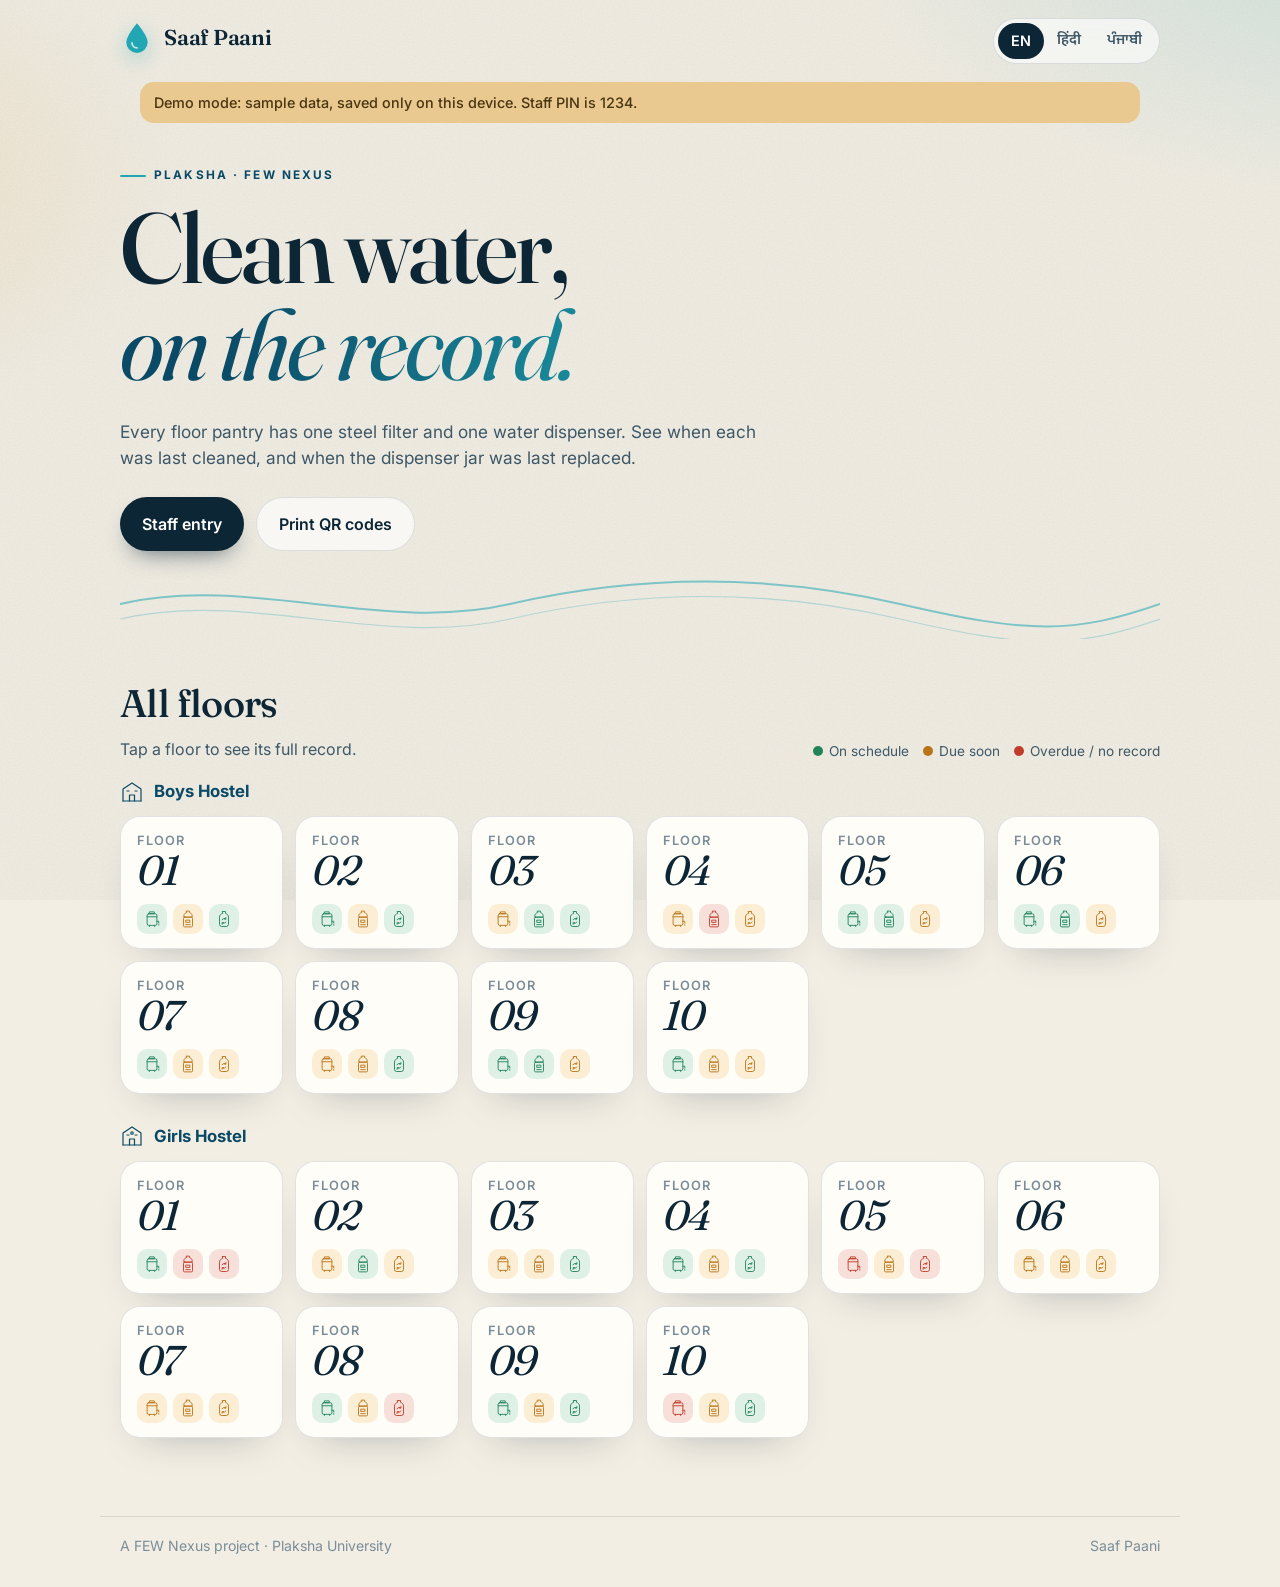
==== floor.html @ be1ee774 "Saaf Paani: trilingual pantry water cleaning tracker Public floor pages, staff entry page, printable" ====
<!doctype html>
<html lang="en">
<head>
<meta charset="utf-8">
<meta name="viewport" content="width=device-width, initial-scale=1">
<title>Saaf Paani · Floor record</title>
<meta name="theme-color" content="#f3eee4">
<link rel="icon" href="assets/favicon.svg" type="image/svg+xml">
<link rel="preconnect" href="https://fonts.googleapis.com">
<link rel="preconnect" href="https://fonts.gstatic.com" crossorigin>
<link rel="stylesheet" href="https://fonts.googleapis.com/css2?family=Fraunces:ital,opsz,wght@0,9..144,300..700;1,9..144,300..700&family=Inter:wght@400;500;600;700&family=Noto+Sans+Devanagari:wght@400;500;600;700&family=Noto+Sans+Gurmukhi:wght@400;500;600;700&family=Tiro+Devanagari+Hindi:ital@0;1&family=Tiro+Gurmukhi:ital@0;1&display=swap">
<link rel="stylesheet" href="assets/style.css">
</head>
<body>
<header class="top"><div class="wrap"><div id="brand"></div><div id="lang" class="lang" role="group" aria-label="Language"></div></div></header>
<div id="demo-banner" class="demo" hidden><p data-i18n="demo"></p></div>

<main class="wrap">
  <a class="back" href="index.html" id="back"></a>
  <section class="floor-hero">
    <div class="bignum" id="bignum">··</div>
    <div class="hostel-name" id="hostelName"></div>
    <h1 id="floorTitle"></h1>
  </section>

  <div id="verdict"></div>
  <div class="items" id="items"></div>
  <p class="hint" data-i18n="reportHint"></p>

  <section class="sec">
    <div class="sec-head">
      <h2 data-i18n="history"></h2>
      <div class="filters" id="filters"></div>
    </div>
    <div class="timeline" id="timeline"></div>
  </section>
</main>

<footer class="foot"><div class="wrap"><span data-i18n="footer"></span><span>Saaf Paani</span></div></footer>

<script src="assets/config.js"></script>
<script src="assets/app.js"></script>
<script>
(function () {
  const { CFG, TYPES, ICONS, API, store, t, esc, pad2, fmtDate, relDays, daysSince, statusOf, sortEntries, latestByType, mountChrome } = SP;
  mountChrome();

  const q = new URLSearchParams(location.search);
  const hostel = CFG.HOSTELS.includes(q.get("h")) ? q.get("h") : null;
  const floor = Number(q.get("f"));
  const valid = hostel && floor >= 1 && floor <= CFG.FLOORS;
  const cacheKey = "sp_cache_" + hostel + "_" + floor;

  let entries = valid ? store.get(cacheKey, null) : [];
  let failed = false, filter = "all";

  function renderHead() {
    document.getElementById("back").innerHTML = ICONS.arrow + "<span>" + esc(t("backHome")) + "</span>";
    if (!valid) { location.replace("index.html"); return; }
    document.getElementById("bignum").textContent = pad2(floor);
    document.getElementById("hostelName").textContent = t(hostel);
    document.getElementById("floorTitle").textContent = t("floorN", { n: floor });
    document.title = t("brand") + " · " + t(hostel) + " · " + t("floorN", { n: floor });
  }

  function renderStatus() {
    const items = document.getElementById("items");
    const verdict = document.getElementById("verdict");
    if (!entries) {
      items.innerHTML = TYPES.map(() => '<div class="item ftile skeleton" style="min-height:190px"></div>').join("");
      verdict.innerHTML = "";
      return;
    }
    const latest = latestByType(entries);
    const sts = [];
    items.innerHTML = TYPES.map(ty => {
      const e = latest[ty];
      const d = e ? daysSince(e.date) : null;
      const st = statusOf(ty, d);
      sts.push(st);
      return `<article class="item ${st}">
        <div class="ic">${ICONS[ty]}</div>
        <div class="body">
          <div class="nm">${esc(t(ty))}</div>
          <div class="k">${esc(t(ty === "jar" ? "lastReplaced" : "lastCleaned"))}</div>
          <div class="rel">${e ? esc(relDays(d)) : esc(t("noRecord"))}</div>
          ${e ? `<div class="dt">${esc(fmtDate(e.date, { weekday: "short", day: "numeric", month: "long", year: "numeric" }))}</div>` : ""}
        </div>
        <span class="chip ${st}"><i class="dot ${st}"></i>${esc(t(st))}</span>
      </article>`;
    }).join("");
    const worst = sts.some(s => s === "bad" || s === "none") ? "bad" : sts.includes("warn") ? "warn" : "good";
    const msg = { good: "allGood", warn: "dueSoon", bad: "needsAttention" }[worst];
    verdict.innerHTML = `<div class="verdict ${worst}"><span class="pulse"></span><span>${esc(t(msg))}</span></div>`;
  }

  function renderFilters() {
    const el = document.getElementById("filters");
    el.innerHTML = ["all"].concat(TYPES).map(k =>
      `<button type="button" data-k="${k}" class="${filter === k ? "on" : ""}">${esc(t(k))}</button>`).join("");
    el.querySelectorAll("button").forEach(b => b.onclick = () => { filter = b.dataset.k; renderFilters(); renderTimeline(); });
  }

  function renderTimeline() {
    const el = document.getElementById("timeline");
    if (failed && !entries) {
      el.innerHTML = `<div class="err" style="margin:12px 0"><span>${esc(t("loadError"))}</span><button class="btn ghost" id="retry">${esc(t("retry"))}</button></div>`;
      document.getElementById("retry").onclick = load;
      return;
    }
    if (!entries) { el.innerHTML = `<p class="empty">${esc(t("loading"))}</p>`; return; }
    const list = sortEntries(entries).filter(e => filter === "all" || e.type === filter);
    if (!list.length) { el.innerHTML = `<p class="empty">${esc(t("noHistory"))}</p>`; return; }
    let html = "", month = "";
    list.forEach(e => {
      const m = e.date.slice(0, 7);
      if (m !== month) {
        month = m;
        html += `<div class="month">${esc(fmtDate(e.date, { month: "long", year: "numeric" }))}</div>`;
      }
      const who = [e.name ? t("by") + ": " + e.name : "", e.witness ? t("witness") + ": " + e.witness : ""].filter(Boolean).join(" · ");
      html += `<div class="ev ${e.type}">
        <div class="ic">${ICONS[e.type]}</div>
        <div><div class="what">${esc(t("act_" + e.type))}</div>${who ? `<div class="who">${esc(who)}</div>` : ""}</div>
        <div class="when">${esc(fmtDate(e.date, { weekday: "short", day: "numeric", month: "short" }))}</div>
      </div>`;
    });
    el.innerHTML = html;
  }

  function renderAll() { renderHead(); renderStatus(); renderFilters(); renderTimeline(); }

  async function load() {
    failed = false;
    renderAll();
    try {
      entries = await API.list({ hostel, floor });
      store.set(cacheKey, entries);
    } catch (e) { failed = true; }
    renderAll();
  }

  document.addEventListener("langchange", renderAll);
  if (valid) load(); else renderHead();
})();
</script>
</body>
</html>
---- assets/style.css ----
/* Saaf Paani — styles */
:root {
  --ink: #0d2636;
  --ink-2: #3f5867;
  --ink-3: #7a8d98;
  --paper: #f3eee4;
  --paper-2: #ebe4d6;
  --card: #fffdf8;
  --line: rgba(13, 38, 54, .12);
  --deep: #0a4a66;
  --aqua: #22a6b3;
  --aqua-soft: #d7f0f1;
  --sand: #e9c98f;
  --good: #23835a; --good-bg: #dff1e6;
  --warn: #b8741a; --warn-bg: #fbeed4;
  --bad:  #bf3d2b; --bad-bg:  #f8e0da;
  --none: #7a8d98; --none-bg: #e9e6df;
  --radius: 22px;
  --shadow: 0 1px 0 rgba(255,255,255,.7) inset, 0 18px 40px -24px rgba(13,38,54,.35);
  --display: "Fraunces", "Tiro Devanagari Hindi", "Tiro Gurmukhi", Georgia, serif;
  --body: "Inter", "Noto Sans Devanagari", "Noto Sans Gurmukhi", system-ui, sans-serif;
}
:root[lang="hi"] { --display: "Tiro Devanagari Hindi", "Fraunces", serif; --body: "Noto Sans Devanagari", "Inter", sans-serif; }
:root[lang="pa"] { --display: "Tiro Gurmukhi", "Fraunces", serif; --body: "Noto Sans Gurmukhi", "Inter", sans-serif; }

* { box-sizing: border-box; }
html { -webkit-text-size-adjust: 100%; }
body {
  margin: 0;
  font-family: var(--body);
  color: var(--ink);
  background: var(--paper);
  background-image:
    radial-gradient(60rem 30rem at 110% -10%, rgba(34,166,179,.18), transparent 60%),
    radial-gradient(40rem 26rem at -15% 20%, rgba(233,201,143,.35), transparent 60%);
  background-attachment: fixed;
  line-height: 1.5;
  min-height: 100vh;
  overflow-x: hidden;
}
/* paper grain */
body::before {
  content: ""; position: fixed; inset: 0; pointer-events: none; z-index: 0; opacity: .35; mix-blend-mode: multiply;
  background-image: url("data:image/svg+xml;utf8,<svg xmlns='http://www.w3.org/2000/svg' width='160' height='160'><filter id='n'><feTurbulence type='fractalNoise' baseFrequency='.85' numOctaves='2' stitchTiles='stitch'/><feColorMatrix values='0 0 0 0 0.05 0 0 0 0 0.15 0 0 0 0 0.2 0 0 0 .22 0'/></filter><rect width='100%' height='100%' filter='url(%23n)'/></svg>");
}
main, header.top, footer.foot, .demo { position: relative; z-index: 1; }
a { color: inherit; }
button { font: inherit; color: inherit; cursor: pointer; }
.wrap { width: 100%; max-width: 1080px; margin: 0 auto; padding: 0 20px; }
.sr { position: absolute; width: 1px; height: 1px; overflow: hidden; clip: rect(0 0 0 0); }

/* ---------- top bar ---------- */
header.top { padding: 18px 0; }
header.top .wrap { display: flex; align-items: center; justify-content: space-between; gap: 12px; flex-wrap: wrap; }
.brand-link { display: inline-flex; align-items: center; gap: 10px; text-decoration: none; }
.logo { width: 34px; height: 34px; color: var(--aqua); display: inline-grid; place-items: center;
  filter: drop-shadow(0 6px 10px rgba(34,166,179,.35)); }
.logo svg { width: 100%; height: 100%; }
.brand-name { font-family: var(--display); font-size: 1.35rem; font-weight: 600; letter-spacing: -.01em; }

.lang { display: inline-flex; background: rgba(255,255,255,.6); border: 1px solid var(--line); border-radius: 999px; padding: 4px; backdrop-filter: blur(8px); }
.lang button { border: 0; background: transparent; padding: 7px 13px; border-radius: 999px; font-size: .9rem; font-weight: 600; color: var(--ink-2); }
.lang button[lang="hi"] { font-family: "Noto Sans Devanagari", sans-serif; }
.lang button[lang="pa"] { font-family: "Noto Sans Gurmukhi", sans-serif; }
.lang button.on { background: var(--ink); color: #fff; }

.demo { margin: 0 auto 8px; max-width: 1040px; padding: 0 20px; }
.demo p { margin: 0; background: var(--sand); color: #4a3511; border-radius: 14px; padding: 10px 14px; font-size: .9rem; font-weight: 500; }

/* ---------- hero ---------- */
.hero { padding-top: 28px; padding-bottom: 10px; }
.eyebrow { text-transform: uppercase; letter-spacing: .18em; font-size: .74rem; font-weight: 700; color: var(--deep); display: inline-flex; align-items: center; gap: 8px; }
.eyebrow::before { content: ""; width: 26px; height: 2px; background: var(--aqua); border-radius: 2px; }
.hero h1 {
  font-family: var(--display); font-weight: 500; letter-spacing: -.03em; line-height: .98;
  font-size: clamp(2.7rem, 8.5vw, 6.2rem); margin: 14px 0 18px;
}
.hero h1 em {
  font-style: italic; font-weight: 400; display: block;
  background: linear-gradient(100deg, var(--deep) 10%, var(--aqua) 60%, #6fd0c9);
  -webkit-background-clip: text; background-clip: text; color: transparent;
  padding-bottom: .08em;
}
:root[lang="hi"] .hero h1, :root[lang="pa"] .hero h1 { line-height: 1.2; letter-spacing: 0; font-size: clamp(2.3rem, 7vw, 5rem); }
.hero p.sub { max-width: 40rem; font-size: 1.08rem; color: var(--ink-2); margin: 0 0 26px; }
.cta { display: flex; gap: 12px; flex-wrap: wrap; }
.btn {
  display: inline-flex; align-items: center; gap: 10px; text-decoration: none; border: 0;
  padding: 14px 22px; border-radius: 999px; font-weight: 600; font-size: 1rem;
  transition: transform .15s ease, box-shadow .2s ease, background .2s;
}
.btn:active { transform: scale(.97); }
.btn.primary { background: var(--ink); color: #fff; box-shadow: 0 12px 24px -12px rgba(13,38,54,.7); }
.btn.primary:hover { background: var(--deep); }
.btn.ghost { background: rgba(255,255,255,.65); border: 1px solid var(--line); }
.btn.ghost:hover { background: #fff; }
.btn svg { width: 20px; height: 20px; }

.wave { display: block; width: 100%; height: 70px; margin-top: 18px; color: var(--aqua); opacity: .55; }

/* ---------- section titles ---------- */
.sec { padding-top: 26px; padding-bottom: 8px; }
.sec h2 { font-family: var(--display); font-weight: 500; font-size: clamp(1.7rem, 4vw, 2.4rem); letter-spacing: -.02em; margin: 0; }
.sec .lead { color: var(--ink-2); margin: 4px 0 0; }
.sec-head { display: flex; align-items: end; justify-content: space-between; gap: 16px; flex-wrap: wrap; margin-bottom: 18px; }

.legend { display: flex; gap: 14px; flex-wrap: wrap; font-size: .85rem; color: var(--ink-2); }
.legend span { display: inline-flex; align-items: center; gap: 6px; }

.dot { width: 10px; height: 10px; border-radius: 50%; display: inline-block; flex: none; }
.dot.good { background: var(--good); } .dot.warn { background: var(--warn); } .dot.bad { background: var(--bad); } .dot.none { background: var(--bad); opacity: .45; }

/* ---------- hostel overview ---------- */
.hostel { margin: 0 0 30px; }
.hostel h3 { display: flex; align-items: center; gap: 10px; font-size: 1.05rem; font-weight: 700; margin: 0 0 12px; color: var(--deep); }
.hostel h3 svg { width: 24px; height: 24px; }
.floors { display: grid; grid-template-columns: repeat(auto-fill, minmax(150px, 1fr)); gap: 12px; }
.ftile {
  position: relative; display: block; text-decoration: none; background: var(--card); border: 1px solid var(--line);
  border-radius: 20px; padding: 14px 16px 14px; box-shadow: var(--shadow); overflow: hidden;
  transition: transform .18s ease, border-color .2s;
}
.ftile:hover { transform: translateY(-3px); border-color: rgba(34,166,179,.5); }
.ftile .num { font-family: "Fraunces", serif; font-size: 2.6rem; font-weight: 400; font-style: italic; line-height: 1; letter-spacing: -.04em; color: var(--ink); }
.ftile .lbl { font-size: .8rem; color: var(--ink-3); font-weight: 600; text-transform: uppercase; letter-spacing: .08em; }
:root[lang="hi"] .ftile .lbl, :root[lang="pa"] .ftile .lbl { text-transform: none; letter-spacing: 0; font-size: .9rem; }
.ftile .dots { display: flex; gap: 6px; margin-top: 12px; }
.ftile .dots .chip-mini { display: inline-flex; align-items: center; justify-content: center; width: 30px; height: 30px; border-radius: 10px; }
.ftile .dots .chip-mini svg { width: 18px; height: 18px; }
.chip-mini.good { background: var(--good-bg); color: var(--good); }
.chip-mini.warn { background: var(--warn-bg); color: var(--warn); }
.chip-mini.bad  { background: var(--bad-bg);  color: var(--bad); }
.chip-mini.none { background: var(--none-bg); color: var(--none); }
.ftile.skeleton { min-height: 118px; background: linear-gradient(90deg, var(--card), var(--paper-2), var(--card)); background-size: 200% 100%; animation: shimmer 1.4s infinite; }
@keyframes shimmer { to { background-position: -200% 0; } }

/* ---------- floor page ---------- */
.back { display: inline-flex; align-items: center; gap: 6px; text-decoration: none; color: var(--ink-2); font-weight: 600; font-size: .95rem; margin-top: 6px; }
.back svg { width: 18px; height: 18px; }
.floor-hero { display: grid; grid-template-columns: auto 1fr; gap: 6px 22px; align-items: end; padding: 18px 0 8px; }
.bignum {
  grid-row: span 2; padding-right: .1em; font-family: "Fraunces", serif; font-style: italic; font-weight: 300; letter-spacing: -.06em; line-height: .8;
  font-size: clamp(6rem, 24vw, 11rem);
  background: linear-gradient(160deg, var(--deep), var(--aqua) 70%, #8fe0d6);
  -webkit-background-clip: text; background-clip: text; color: transparent;
}
.floor-hero .hostel-name { font-weight: 700; color: var(--deep); text-transform: uppercase; letter-spacing: .14em; font-size: .8rem; }
:root[lang="hi"] .floor-hero .hostel-name, :root[lang="pa"] .floor-hero .hostel-name { text-transform: none; letter-spacing: 0; font-size: 1rem; }
.floor-hero h1 { font-family: var(--display); font-weight: 500; font-size: clamp(1.8rem, 5vw, 2.8rem); margin: 0; letter-spacing: -.02em; line-height: 1.1; }

.verdict { display: flex; align-items: center; gap: 12px; padding: 14px 18px; border-radius: 18px; font-weight: 600; margin: 18px 0 20px; }
.verdict .pulse { width: 12px; height: 12px; border-radius: 50%; background: currentColor; box-shadow: 0 0 0 0 currentColor; animation: pulse 2s infinite; flex: none; }
@keyframes pulse { 0% { box-shadow: 0 0 0 0 color-mix(in srgb, currentColor 45%, transparent); } 70% { box-shadow: 0 0 0 12px transparent; } 100% { box-shadow: 0 0 0 0 transparent; } }
.verdict.good { background: var(--good-bg); color: var(--good); }
.verdict.warn { background: var(--warn-bg); color: var(--warn); }
.verdict.bad  { background: var(--bad-bg);  color: var(--bad); }

.items { display: grid; grid-template-columns: repeat(3, 1fr); gap: 14px; }
.item {
  background: var(--card); border: 1px solid var(--line); border-radius: var(--radius); padding: 20px; box-shadow: var(--shadow);
  display: flex; flex-direction: column; gap: 10px; position: relative; overflow: hidden;
}
.item::after { content: ""; position: absolute; left: 0; right: 0; bottom: 0; height: 5px; }
.item.good::after { background: var(--good); } .item.warn::after { background: var(--warn); } .item.bad::after, .item.none::after { background: var(--bad); }
.item .ic { width: 46px; height: 46px; border-radius: 14px; display: grid; place-items: center; background: var(--aqua-soft); color: var(--deep); }
.item .ic svg { width: 28px; height: 28px; }
.item .nm { font-weight: 700; font-size: 1.05rem; }
.item .k { font-size: .82rem; color: var(--ink-3); font-weight: 600; }
.item .rel { font-family: var(--display); font-size: 2rem; line-height: 1.05; letter-spacing: -.02em; }
.item .dt { color: var(--ink-2); font-size: .95rem; }
.chip { display: inline-flex; align-items: center; gap: 6px; align-self: flex-start; padding: 5px 11px; border-radius: 999px; font-size: .8rem; font-weight: 700; }
.chip.good { background: var(--good-bg); color: var(--good); } .chip.warn { background: var(--warn-bg); color: var(--warn); }
.chip.bad { background: var(--bad-bg); color: var(--bad); } .chip.none { background: var(--none-bg); color: var(--ink-2); }

.hint { margin: 18px 0 0; padding: 14px 18px; border-radius: 16px; border: 1px dashed rgba(191,61,43,.35); color: var(--bad); background: rgba(248,224,218,.45); font-weight: 500; }

.filters { display: flex; gap: 8px; flex-wrap: wrap; }
.filters button { border: 1px solid var(--line); background: rgba(255,255,255,.6); padding: 8px 14px; border-radius: 999px; font-weight: 600; font-size: .88rem; color: var(--ink-2); }
.filters button.on { background: var(--ink); color: #fff; border-color: var(--ink); }

.timeline { background: var(--card); border: 1px solid var(--line); border-radius: var(--radius); padding: 8px 20px 14px; box-shadow: var(--shadow); }
.month { font-family: var(--display); font-size: 1.15rem; font-style: italic; color: var(--deep); margin: 18px 0 6px; }
.ev { display: grid; grid-template-columns: 40px 1fr auto; gap: 12px; align-items: center; padding: 10px 0; border-top: 1px solid var(--line); }
.month + .ev { border-top: 0; }
.ev .ic { width: 40px; height: 40px; border-radius: 12px; display: grid; place-items: center; }
.ev .ic svg { width: 24px; height: 24px; }
.ev.filter .ic { background: #e3eef7; color: #2b5d85; }
.ev.dispenser .ic { background: var(--aqua-soft); color: var(--deep); }
.ev.jar .ic { background: #f6ead2; color: #8a5a12; }
.ev .what { font-weight: 600; }
.ev .who { font-size: .85rem; color: var(--ink-3); }
.ev .when { text-align: right; font-size: .9rem; color: var(--ink-2); white-space: nowrap; }
.empty { padding: 26px 0; color: var(--ink-3); text-align: center; }
.err { padding: 18px; border-radius: 16px; background: var(--bad-bg); color: var(--bad); display: flex; gap: 12px; align-items: center; justify-content: space-between; flex-wrap: wrap; }

/* ---------- staff form ---------- */
.staff-title { font-family: var(--display); font-weight: 500; font-size: clamp(2rem, 6vw, 3rem); letter-spacing: -.02em; margin: 10px 0 6px; }
.step { background: var(--card); border: 1px solid var(--line); border-radius: var(--radius); padding: 18px; margin: 14px 0; box-shadow: var(--shadow); transition: border-color .2s, box-shadow .2s; }
.step.missing { border-color: var(--bad); box-shadow: 0 0 0 4px rgba(191,61,43,.12); }
.step h2 { display: flex; align-items: center; gap: 12px; font-size: 1.2rem; margin: 0 0 14px; }
.step h2 .n { width: 32px; height: 32px; border-radius: 50%; background: var(--ink); color: #fff; display: grid; place-items: center; font-size: .95rem; font-family: "Fraunces", serif; font-style: italic; flex: none; }
.step .sub { margin: -8px 0 12px 44px; color: var(--ink-3); font-size: .9rem; }
.choices { display: grid; gap: 10px; }
.choices.two { grid-template-columns: 1fr 1fr; }
.choices.three { grid-template-columns: repeat(3, 1fr); }
.choices.floorsel { grid-template-columns: repeat(5, 1fr); }
.choice {
  position: relative; border: 2px solid var(--line); background: #fff; border-radius: 18px; padding: 14px 10px;
  display: flex; flex-direction: column; align-items: center; gap: 8px; text-align: center; font-weight: 700; font-size: 1rem;
  transition: border-color .15s, background .15s, transform .1s;
  min-height: 56px; justify-content: center;
}
.choice:active { transform: scale(.97); }
.choice svg { width: 44px; height: 44px; color: var(--deep); }
.choice.on { border-color: var(--aqua); background: var(--aqua-soft); }
.choice .tick { position: absolute; top: 8px; right: 8px; width: 24px; height: 24px; border-radius: 50%; background: var(--aqua); color: #fff; display: none; place-items: center; }
.choice .tick svg { width: 14px; height: 14px; color: #fff; }
.choice.on .tick { display: grid; }
.floorsel .choice { font-family: "Fraunces", serif; font-size: 1.6rem; font-style: italic; font-weight: 500; padding: 10px 0; }
.choices.three .choice { font-size: .95rem; padding: 16px 8px; }
.field { display: grid; gap: 6px; margin-bottom: 12px; }
.field label { font-weight: 600; font-size: .92rem; color: var(--ink-2); }
.field input {
  font: inherit; font-size: 1.1rem; padding: 14px 16px; border: 2px solid var(--line); border-radius: 14px; background: #fff; color: var(--ink); width: 100%;
}
.field input:focus { outline: none; border-color: var(--aqua); }
.field input.pin { letter-spacing: .5em; font-size: 1.5rem; text-align: center; max-width: 220px; }
.linkbtn { border: 0; background: none; color: var(--deep); text-decoration: underline; padding: 0; font-weight: 600; }
.savebar { position: sticky; bottom: 0; padding: 14px 0 18px; background: linear-gradient(to top, var(--paper) 70%, transparent); z-index: 5; }
.savebar .msg { color: var(--bad); font-weight: 600; min-height: 1.4em; margin: 0 0 8px; text-align: center; }
.savebar .btn { width: 100%; justify-content: center; font-size: 1.2rem; padding: 18px; }
.btn[disabled] { opacity: .6; cursor: progress; }

.done { text-align: center; padding: 40px 0 20px; }
.done .big { width: 110px; height: 110px; border-radius: 50%; margin: 0 auto 18px; background: var(--good); color: #fff; display: grid; place-items: center; animation: pop .45s cubic-bezier(.2,1.6,.4,1); }
.done .big svg { width: 60px; height: 60px; }
@keyframes pop { from { transform: scale(.4); opacity: 0; } }
.done h2 { font-family: var(--display); font-size: 2.4rem; font-weight: 500; margin: 0 0 8px; }
.done p { color: var(--ink-2); font-size: 1.1rem; margin: 0 0 22px; }
.done .cta { justify-content: center; }

/* ---------- QR sheet ---------- */
.qr-tools { display: flex; gap: 10px; flex-wrap: wrap; align-items: center; margin: 6px 0 22px; }
.qr-grid { display: grid; grid-template-columns: repeat(auto-fill, minmax(260px, 1fr)); gap: 18px; padding-bottom: 40px; }
.qcard {
  background: #fffdf8; border: 1px solid var(--line); border-radius: 26px; padding: 22px 22px 18px; position: relative; overflow: hidden;
  display: flex; flex-direction: column; align-items: center; text-align: center; box-shadow: var(--shadow);
}
.qcard::before {
  content: ""; position: absolute; inset: auto -30% -55% -30%; height: 70%;
  background: radial-gradient(closest-side, rgba(34,166,179,.18), transparent); pointer-events: none;
}
.qcard .qtop { display: flex; align-items: center; gap: 8px; font-family: "Fraunces", serif; font-weight: 600; font-size: 1.05rem; }
.qcard .qtop .logo { width: 24px; height: 24px; }
.qcard .qhostel { margin-top: 10px; font-size: .78rem; font-weight: 700; color: var(--deep); line-height: 1.45; }
.qcard .qhostel span { display: block; }
.qcard .qfloor { padding: 0 .14em; font-family: "Fraunces", serif; font-style: italic; font-weight: 300; font-size: 4.2rem; line-height: .9; letter-spacing: -.05em; margin: 6px 0 2px;
  background: linear-gradient(160deg, var(--deep), var(--aqua)); -webkit-background-clip: text; background-clip: text; color: transparent; }
.qcard .qfloorlbl { font-size: .78rem; color: var(--ink-2); font-weight: 600; }
.qcard .qr { width: 78%; max-width: 230px; margin: 12px 0 10px; padding: 10px; background: #fff; border-radius: 16px; border: 1px solid var(--line); }
.qcard .qr svg { display: block; width: 100%; height: auto; }
.qcard .scan { font-size: .82rem; line-height: 1.45; color: var(--ink); font-weight: 600; }
.qcard .scan span { display: block; }
.qcard .scan span[lang="hi"] { font-family: "Noto Sans Devanagari", sans-serif; }
.qcard .scan span[lang="pa"] { font-family: "Noto Sans Gurmukhi", sans-serif; }
.qcard .url { margin-top: 8px; font-size: .62rem; color: var(--ink-3); word-break: break-all; }
.qcard.staffcard { background: var(--ink); color: #fff; }
.qcard.staffcard .qfloor { font-size: 2.6rem; background: linear-gradient(160deg, #9fe6e0, #fff); -webkit-background-clip: text; background-clip: text; }
.qcard.staffcard .scan, .qcard.staffcard .qhostel { color: #d7f0f1; }

/* ---------- footer ---------- */
footer.foot { padding: 40px 0 30px; color: var(--ink-3); font-size: .88rem; }
footer.foot .wrap { display: flex; justify-content: space-between; gap: 12px; flex-wrap: wrap; border-top: 1px solid var(--line); padding-top: 18px; }

/* ---------- responsive ---------- */
@media (max-width: 760px) {
  .items { grid-template-columns: 1fr; }
  .item { display: grid; grid-template-columns: 46px 1fr; gap: 10px 14px; align-items: start; padding: 18px; }
  .item .body { min-width: 0; }
  .item .chip { grid-column: 2; justify-self: start; }
  .item .rel { font-size: 1.7rem; }
  .floors { grid-template-columns: repeat(2, 1fr); }
  .ev { grid-template-columns: 36px 1fr; }
  .ev .when { grid-column: 2; text-align: left; }
  .floor-hero { grid-template-columns: auto 1fr; }
}
@media (max-width: 420px) {
  .choices.three { grid-template-columns: 1fr; }
  .choices.three .choice { flex-direction: row; justify-content: flex-start; text-align: left; padding: 12px 14px; }
  .choices.three .choice svg { width: 36px; height: 36px; }
  .lang button { padding: 7px 10px; }
}

/* ---------- print (QR sheet) ---------- */
@media print {
  @page { size: A4; margin: 10mm; }
  body { background: #fff; }
  body::before, header.top, footer.foot, .demo, .no-print { display: none !important; }
  .wrap { max-width: none; padding: 0; }
  .qr-grid { grid-template-columns: 1fr 1fr; gap: 8mm; }
  .qcard { box-shadow: none; border: 1.5px dashed #9aa9b2; break-inside: avoid; page-break-inside: avoid; height: 132mm; justify-content: center;
    -webkit-print-color-adjust: exact; print-color-adjust: exact; }
  .qcard .qr { max-width: 62mm; }
}
@media (prefers-reduced-motion: reduce) { * { animation: none !important; transition: none !important; } }
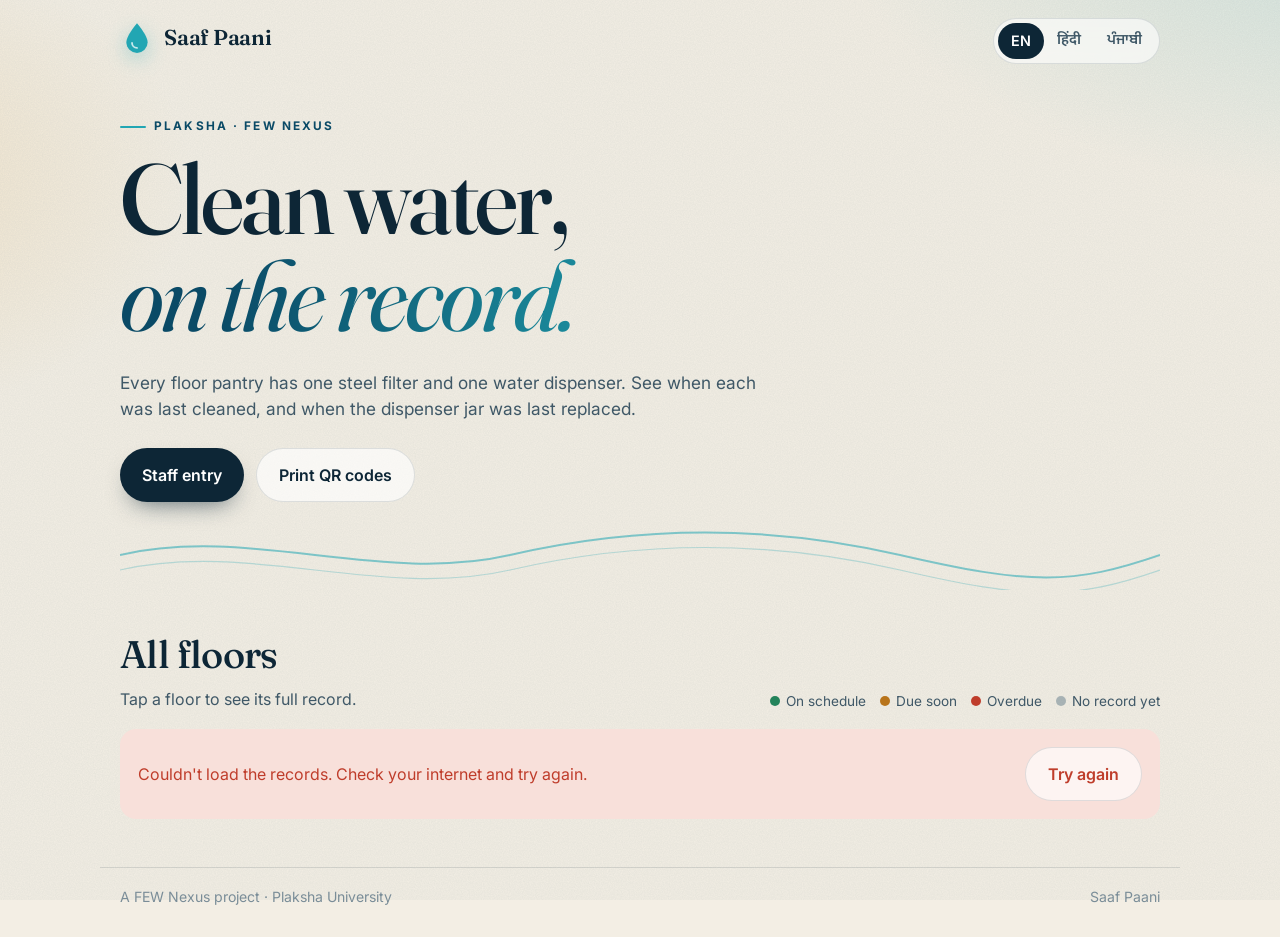
==== commit 715b18ac: "Remove demo mode and sample data; show grey state for floors with no records yet Co-Authored-By: Cla" ====
--- a/floor.html
+++ b/floor.html
@@ -13,7 +13,6 @@
 </head>
 <body>
 <header class="top"><div class="wrap"><div id="brand"></div><div id="lang" class="lang" role="group" aria-label="Language"></div></div></header>
-<div id="demo-banner" class="demo" hidden><p data-i18n="demo"></p></div>
 
 <main class="wrap">
   <a class="back" href="index.html" id="back"></a>
@@ -89,8 +88,9 @@
         <span class="chip ${st}"><i class="dot ${st}"></i>${esc(t(st))}</span>
       </article>`;
     }).join("");
-    const worst = sts.some(s => s === "bad" || s === "none") ? "bad" : sts.includes("warn") ? "warn" : "good";
-    const msg = { good: "allGood", warn: "dueSoon", bad: "needsAttention" }[worst];
+    const known = sts.filter(s => s !== "none");
+    const worst = !known.length ? "none" : known.includes("bad") ? "bad" : known.includes("warn") ? "warn" : "good";
+    const msg = { good: "allGood", warn: "dueSoon", bad: "needsAttention", none: "noneYet" }[worst];
     verdict.innerHTML = `<div class="verdict ${worst}"><span class="pulse"></span><span>${esc(t(msg))}</span></div>`;
   }
 
--- a/assets/style.css
+++ b/assets/style.css
@@ -108,7 +108,7 @@
 .legend span { display: inline-flex; align-items: center; gap: 6px; }
 
 .dot { width: 10px; height: 10px; border-radius: 50%; display: inline-block; flex: none; }
-.dot.good { background: var(--good); } .dot.warn { background: var(--warn); } .dot.bad { background: var(--bad); } .dot.none { background: var(--bad); opacity: .45; }
+.dot.good { background: var(--good); } .dot.warn { background: var(--warn); } .dot.bad { background: var(--bad); } .dot.none { background: var(--none); opacity: .6; }
 
 /* ---------- hostel overview ---------- */
 .hostel { margin: 0 0 30px; }
@@ -154,6 +154,8 @@
 .verdict.good { background: var(--good-bg); color: var(--good); }
 .verdict.warn { background: var(--warn-bg); color: var(--warn); }
 .verdict.bad  { background: var(--bad-bg);  color: var(--bad); }
+.verdict.none { background: var(--none-bg); color: var(--ink-2); }
+.verdict.none .pulse { animation: none; }
 
 .items { display: grid; grid-template-columns: repeat(3, 1fr); gap: 14px; }
 .item {
@@ -161,7 +163,7 @@
   display: flex; flex-direction: column; gap: 10px; position: relative; overflow: hidden;
 }
 .item::after { content: ""; position: absolute; left: 0; right: 0; bottom: 0; height: 5px; }
-.item.good::after { background: var(--good); } .item.warn::after { background: var(--warn); } .item.bad::after, .item.none::after { background: var(--bad); }
+.item.good::after { background: var(--good); } .item.warn::after { background: var(--warn); } .item.bad::after { background: var(--bad); } .item.none::after { background: var(--none-bg); }
 .item .ic { width: 46px; height: 46px; border-radius: 14px; display: grid; place-items: center; background: var(--aqua-soft); color: var(--deep); }
 .item .ic svg { width: 28px; height: 28px; }
 .item .nm { font-weight: 700; font-size: 1.05rem; }
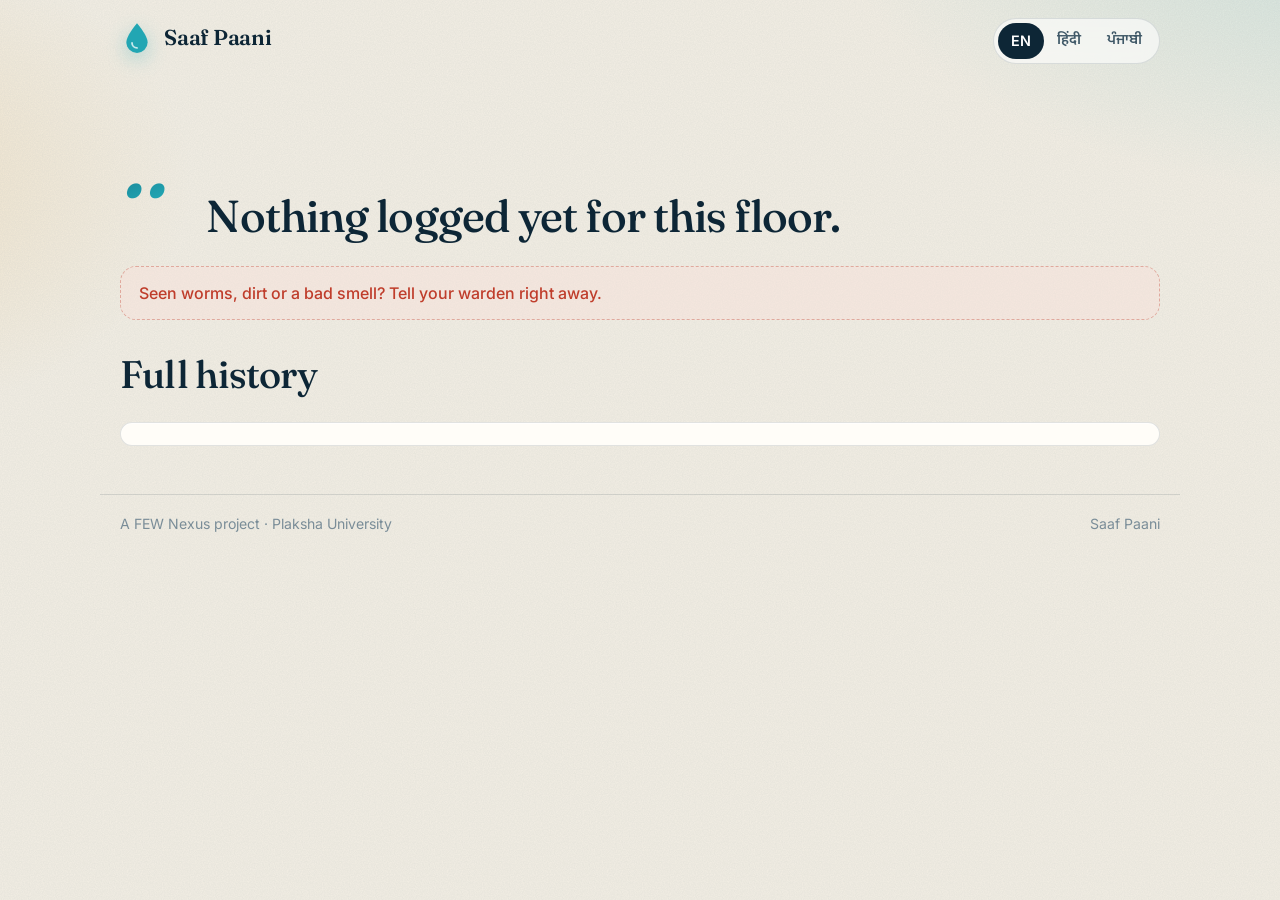
==== commit 9e2f94ac: "Staff photo/video uploads, media viewer on floor pages, PIN lock on staff/home/QR pages, no links ou" ====
--- a/floor.html
+++ b/floor.html
@@ -15,7 +15,6 @@
 <header class="top"><div class="wrap"><div id="brand"></div><div id="lang" class="lang" role="group" aria-label="Language"></div></div></header>
 
 <main class="wrap">
-  <a class="back" href="index.html" id="back"></a>
   <section class="floor-hero">
     <div class="bignum" id="bignum">··</div>
     <div class="hostel-name" id="hostelName"></div>
@@ -35,14 +34,16 @@
   </section>
 </main>
 
+<dialog class="lightbox" id="lb"><button type="button" class="lb-close" id="lbClose"></button><div class="lb-body" id="lbBody"></div></dialog>
+
 <footer class="foot"><div class="wrap"><span data-i18n="footer"></span><span>Saaf Paani</span></div></footer>
 
 <script src="assets/config.js"></script>
 <script src="assets/app.js"></script>
 <script>
 (function () {
-  const { CFG, TYPES, ICONS, API, store, t, esc, pad2, fmtDate, relDays, daysSince, statusOf, sortEntries, latestByType, mountChrome } = SP;
-  mountChrome();
+  const { CFG, TYPES, ICONS, API, store, t, esc, pad2, fmtDate, relDays, daysSince, statusOf, sortEntries, latestByType, mountChrome, driveThumb, drivePreview } = SP;
+  mountChrome({ linkHome: false });
 
   const q = new URLSearchParams(location.search);
   const hostel = CFG.HOSTELS.includes(q.get("h")) ? q.get("h") : null;
@@ -54,8 +55,10 @@
   let failed = false, filter = "all";
 
   function renderHead() {
-    document.getElementById("back").innerHTML = ICONS.arrow + "<span>" + esc(t("backHome")) + "</span>";
-    if (!valid) { location.replace("index.html"); return; }
+    if (!valid) {
+      document.getElementById("floorTitle").textContent = t("noHistory");
+      return;
+    }
     document.getElementById("bignum").textContent = pad2(floor);
     document.getElementById("hostelName").textContent = t(hostel);
     document.getElementById("floorTitle").textContent = t("floorN", { n: floor });
@@ -121,11 +124,35 @@
       const who = [e.name ? t("by") + ": " + e.name : "", e.witness ? t("witness") + ": " + e.witness : ""].filter(Boolean).join(" · ");
       html += `<div class="ev ${e.type}">
         <div class="ic">${ICONS[e.type]}</div>
-        <div><div class="what">${esc(t("act_" + e.type))}</div>${who ? `<div class="who">${esc(who)}</div>` : ""}</div>
+        <div><div class="what">${esc(t("act_" + e.type))}</div>${who ? `<div class="who">${esc(who)}</div>` : ""}${mediaHtml(e.media)}</div>
         <div class="when">${esc(fmtDate(e.date, { weekday: "short", day: "numeric", month: "short" }))}</div>
       </div>`;
     });
     el.innerHTML = html;
+    el.querySelectorAll(".thumb").forEach(b => b.onclick = () => openMedia(b.dataset.id, b.dataset.type));
+    el.querySelectorAll(".thumb img").forEach(img => img.onerror = () => { img.replaceWith(Object.assign(document.createElement("span"), { className: "thumb-fallback", innerHTML: ICONS.camera })); });
+  }
+
+  function mediaHtml(list) {
+    if (!Array.isArray(list) || !list.length) return "";
+    return `<div class="media" aria-label="${esc(t("photos"))}">` + list.map(m =>
+      `<button type="button" class="thumb" data-id="${esc(m.id)}" data-type="${esc(m.type)}" aria-label="${esc(t("photos"))}">
+        <img src="${driveThumb(m.id, 300)}" alt="" loading="lazy" referrerpolicy="no-referrer">
+        ${m.type === "video" ? `<span class="play">${ICONS.play}</span>` : ""}
+      </button>`).join("") + "</div>";
+  }
+
+  const lb = document.getElementById("lb");
+  document.getElementById("lbClose").innerHTML = ICONS.x;
+  document.getElementById("lbClose").onclick = () => lb.close();
+  lb.addEventListener("click", ev => { if (ev.target === lb) lb.close(); });
+  lb.addEventListener("close", () => { document.getElementById("lbBody").innerHTML = ""; });
+  function openMedia(id, type) {
+    document.getElementById("lbBody").innerHTML = type === "video"
+      ? `<iframe src="${drivePreview(id)}" allow="autoplay; fullscreen" allowfullscreen></iframe>`
+      : `<img src="${driveThumb(id, 1600)}" alt="" referrerpolicy="no-referrer">`;
+    document.getElementById("lbClose").setAttribute("aria-label", t("close"));
+    lb.showModal();
   }
 
   function renderAll() { renderHead(); renderStatus(); renderFilters(); renderTimeline(); }
--- a/assets/style.css
+++ b/assets/style.css
@@ -270,6 +270,50 @@
 .qcard.staffcard .qfloor { font-size: 2.6rem; background: linear-gradient(160deg, #9fe6e0, #fff); -webkit-background-clip: text; background-clip: text; }
 .qcard.staffcard .scan, .qcard.staffcard .qhostel { color: #d7f0f1; }
 
+/* ---------- staff lock screen ---------- */
+body.locked main, body.locked footer.foot { display: none; }
+.gate { position: relative; z-index: 2; min-height: 70vh; display: grid; place-items: center; padding: 20px; }
+.gate-card { width: 100%; max-width: 380px; background: var(--card); border: 1px solid var(--line); border-radius: 28px; padding: 30px 24px; text-align: center; box-shadow: var(--shadow); display: grid; gap: 10px; justify-items: center; }
+.gate-card .logo.big { width: 52px; height: 52px; }
+.gate-card h1 { font-family: var(--display); font-weight: 500; font-size: 1.8rem; margin: 6px 0 0; letter-spacing: -.01em; }
+.gate-card p { margin: 0; color: var(--ink-2); }
+.gate-card .pin { font: inherit; font-size: 1.6rem; letter-spacing: .5em; text-align: center; width: 100%; max-width: 220px; padding: 12px; border: 2px solid var(--line); border-radius: 14px; background: #fff; margin-top: 8px; }
+.gate-card .pin:focus { outline: none; border-color: var(--aqua); }
+.gate-card .gate-err { color: var(--bad); font-weight: 600; min-height: 1.4em; }
+.gate-card .btn { width: 100%; justify-content: center; }
+
+/* ---------- staff: photos & videos ---------- */
+.media-pick { display: grid; grid-template-columns: repeat(3, 1fr); gap: 10px; }
+.media-pick:empty { display: none; }
+.mthumb { position: relative; aspect-ratio: 1; border-radius: 14px; overflow: hidden; background: var(--paper-2); }
+.mthumb img, .mthumb video { width: 100%; height: 100%; object-fit: cover; display: block; }
+.mthumb .rm { position: absolute; top: 6px; right: 6px; width: 30px; height: 30px; border-radius: 50%; border: 0; background: rgba(13,38,54,.78); color: #fff; display: grid; place-items: center; padding: 0; }
+.mthumb .rm svg { width: 16px; height: 16px; }
+.play { position: absolute; inset: 0; display: grid; place-items: center; pointer-events: none; }
+.play svg { width: 38px; height: 38px; }
+.add-media { margin-top: 12px; display: flex; align-items: center; justify-content: center; gap: 10px; padding: 18px; border: 2px dashed rgba(34,166,179,.6); border-radius: 18px; background: rgba(215,240,241,.45); color: var(--deep); font-weight: 700; font-size: 1.05rem; cursor: pointer; }
+.add-media[hidden] { display: none; }
+.add-media input { position: absolute; width: 1px; height: 1px; opacity: 0; }
+.add-media .ic svg { width: 30px; height: 30px; display: block; }
+.media-msg { color: var(--bad); font-weight: 600; margin: 8px 0 0; min-height: 0; }
+.media-msg:empty { display: none; }
+
+/* ---------- floor: photos & videos in history ---------- */
+.ev .media { display: flex; gap: 8px; flex-wrap: wrap; margin-top: 8px; }
+.thumb { position: relative; width: 64px; height: 64px; border-radius: 12px; overflow: hidden; border: 1px solid var(--line); padding: 0; background: var(--paper-2); }
+.thumb img { width: 100%; height: 100%; object-fit: cover; display: block; }
+.thumb .play svg { width: 26px; height: 26px; }
+.thumb-fallback { display: grid; place-items: center; width: 100%; height: 100%; color: var(--ink-3); }
+.thumb-fallback svg { width: 24px; height: 24px; }
+.lightbox { border: 0; padding: 0; background: transparent; width: min(94vw, 900px); max-height: 92vh; overflow: visible; }
+.lightbox::backdrop { background: rgba(8, 22, 32, .82); backdrop-filter: blur(4px); }
+.lb-body img { display: block; max-width: 100%; max-height: 86vh; margin: 0 auto; border-radius: 16px; }
+.lb-body iframe { display: block; width: 100%; aspect-ratio: 9 / 16; max-height: 86vh; border: 0; border-radius: 16px; background: #000; }
+@media (min-width: 700px) { .lb-body iframe { aspect-ratio: 16 / 9; } }
+.lb-close { position: absolute; top: -48px; right: 0; width: 40px; height: 40px; border-radius: 50%; border: 0; background: #fff; color: var(--ink); display: grid; place-items: center; }
+.lb-close svg { width: 20px; height: 20px; }
+footer.foot .linkbtn { color: var(--ink-3); }
+
 /* ---------- footer ---------- */
 footer.foot { padding: 40px 0 30px; color: var(--ink-3); font-size: .88rem; }
 footer.foot .wrap { display: flex; justify-content: space-between; gap: 12px; flex-wrap: wrap; border-top: 1px solid var(--line); padding-top: 18px; }
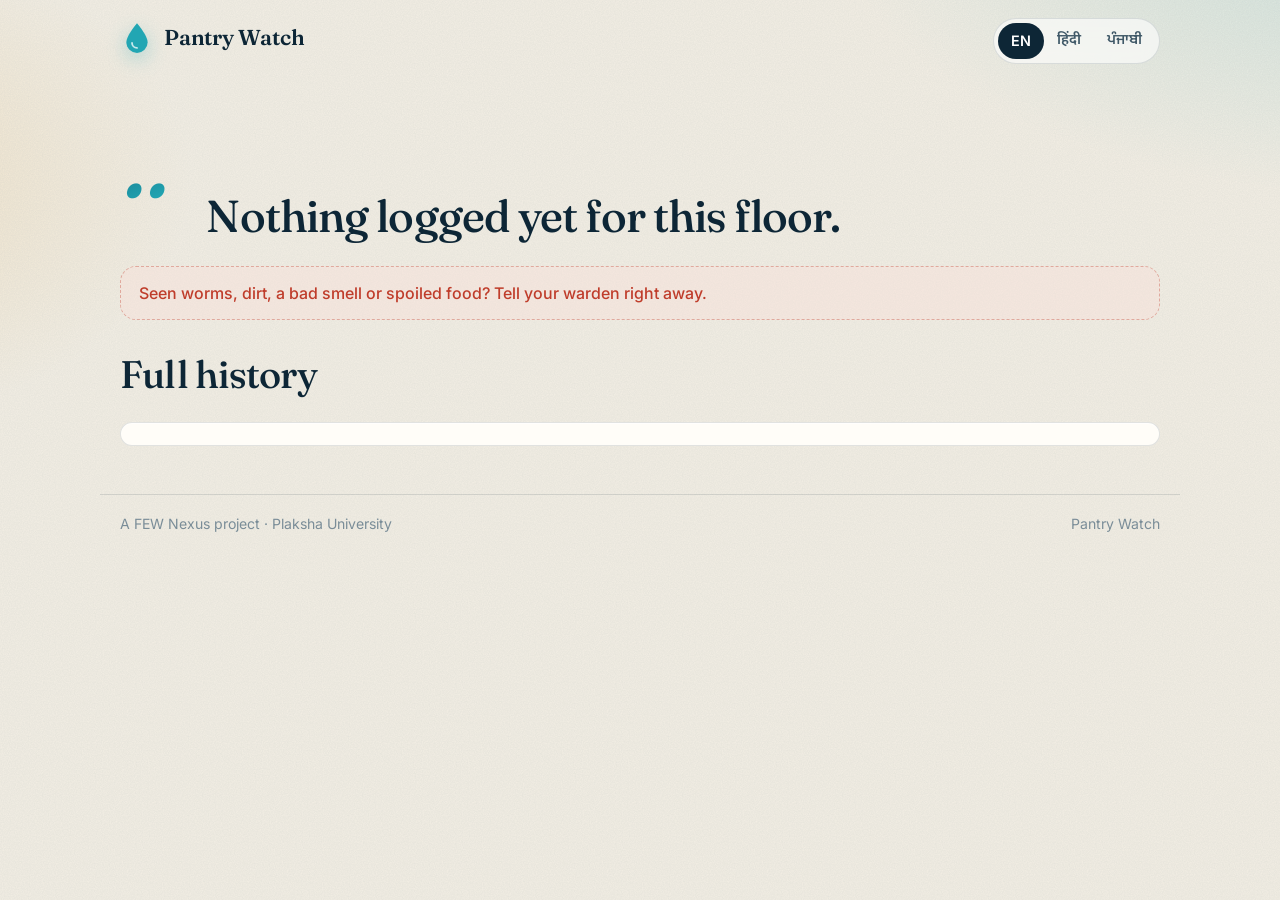
==== commit 01676d44: "Cover the whole pantry: add fridge clear-outs, rename to Pantry Watch, fix hidden date field Co-Auth" ====
--- a/floor.html
+++ b/floor.html
@@ -3,7 +3,7 @@
 <head>
 <meta charset="utf-8">
 <meta name="viewport" content="width=device-width, initial-scale=1">
-<title>Saaf Paani · Floor record</title>
+<title>Pantry Watch · Floor record</title>
 <meta name="theme-color" content="#f3eee4">
 <link rel="icon" href="assets/favicon.svg" type="image/svg+xml">
 <link rel="preconnect" href="https://fonts.googleapis.com">
@@ -36,7 +36,7 @@
 
 <dialog class="lightbox" id="lb"><button type="button" class="lb-close" id="lbClose"></button><div class="lb-body" id="lbBody"></div></dialog>
 
-<footer class="foot"><div class="wrap"><span data-i18n="footer"></span><span>Saaf Paani</span></div></footer>
+<footer class="foot"><div class="wrap"><span data-i18n="footer"></span><span>Pantry Watch</span></div></footer>
 
 <script src="assets/config.js"></script>
 <script src="assets/app.js"></script>
--- a/assets/style.css
+++ b/assets/style.css
@@ -47,6 +47,7 @@
 a { color: inherit; }
 button { font: inherit; color: inherit; cursor: pointer; }
 .wrap { width: 100%; max-width: 1080px; margin: 0 auto; padding: 0 20px; }
+[hidden] { display: none !important; }
 .sr { position: absolute; width: 1px; height: 1px; overflow: hidden; clip: rect(0 0 0 0); }
 
 /* ---------- top bar ---------- */
@@ -157,7 +158,7 @@
 .verdict.none { background: var(--none-bg); color: var(--ink-2); }
 .verdict.none .pulse { animation: none; }
 
-.items { display: grid; grid-template-columns: repeat(3, 1fr); gap: 14px; }
+.items { display: grid; grid-template-columns: repeat(auto-fit, minmax(220px, 1fr)); gap: 14px; }
 .item {
   background: var(--card); border: 1px solid var(--line); border-radius: var(--radius); padding: 20px; box-shadow: var(--shadow);
   display: flex; flex-direction: column; gap: 10px; position: relative; overflow: hidden;
@@ -189,6 +190,7 @@
 .ev.filter .ic { background: #e3eef7; color: #2b5d85; }
 .ev.dispenser .ic { background: var(--aqua-soft); color: var(--deep); }
 .ev.jar .ic { background: #f6ead2; color: #8a5a12; }
+.ev.fridge .ic { background: #e6f0e1; color: #3f6b35; }
 .ev .what { font-weight: 600; }
 .ev .who { font-size: .85rem; color: var(--ink-3); }
 .ev .when { text-align: right; font-size: .9rem; color: var(--ink-2); white-space: nowrap; }
@@ -205,6 +207,7 @@
 .choices { display: grid; gap: 10px; }
 .choices.two { grid-template-columns: 1fr 1fr; }
 .choices.three { grid-template-columns: repeat(3, 1fr); }
+.choices.four { grid-template-columns: 1fr 1fr; }
 .choices.floorsel { grid-template-columns: repeat(5, 1fr); }
 .choice {
   position: relative; border: 2px solid var(--line); background: #fff; border-radius: 18px; padding: 14px 10px;
@@ -219,7 +222,7 @@
 .choice .tick svg { width: 14px; height: 14px; color: #fff; }
 .choice.on .tick { display: grid; }
 .floorsel .choice { font-family: "Fraunces", serif; font-size: 1.6rem; font-style: italic; font-weight: 500; padding: 10px 0; }
-.choices.three .choice { font-size: .95rem; padding: 16px 8px; }
+.choices.three .choice, .choices.four .choice { font-size: .95rem; padding: 16px 8px; }
 .field { display: grid; gap: 6px; margin-bottom: 12px; }
 .field label { font-weight: 600; font-size: .92rem; color: var(--ink-2); }
 .field input {
@@ -331,9 +334,9 @@
   .floor-hero { grid-template-columns: auto 1fr; }
 }
 @media (max-width: 420px) {
-  .choices.three { grid-template-columns: 1fr; }
-  .choices.three .choice { flex-direction: row; justify-content: flex-start; text-align: left; padding: 12px 14px; }
-  .choices.three .choice svg { width: 36px; height: 36px; }
+  .choices.three, .choices.four { grid-template-columns: 1fr; }
+  .choices.three .choice, .choices.four .choice { flex-direction: row; justify-content: flex-start; text-align: left; padding: 12px 14px; }
+  .choices.three .choice svg, .choices.four .choice svg { width: 36px; height: 36px; }
   .lang button { padding: 7px 10px; }
 }
 
